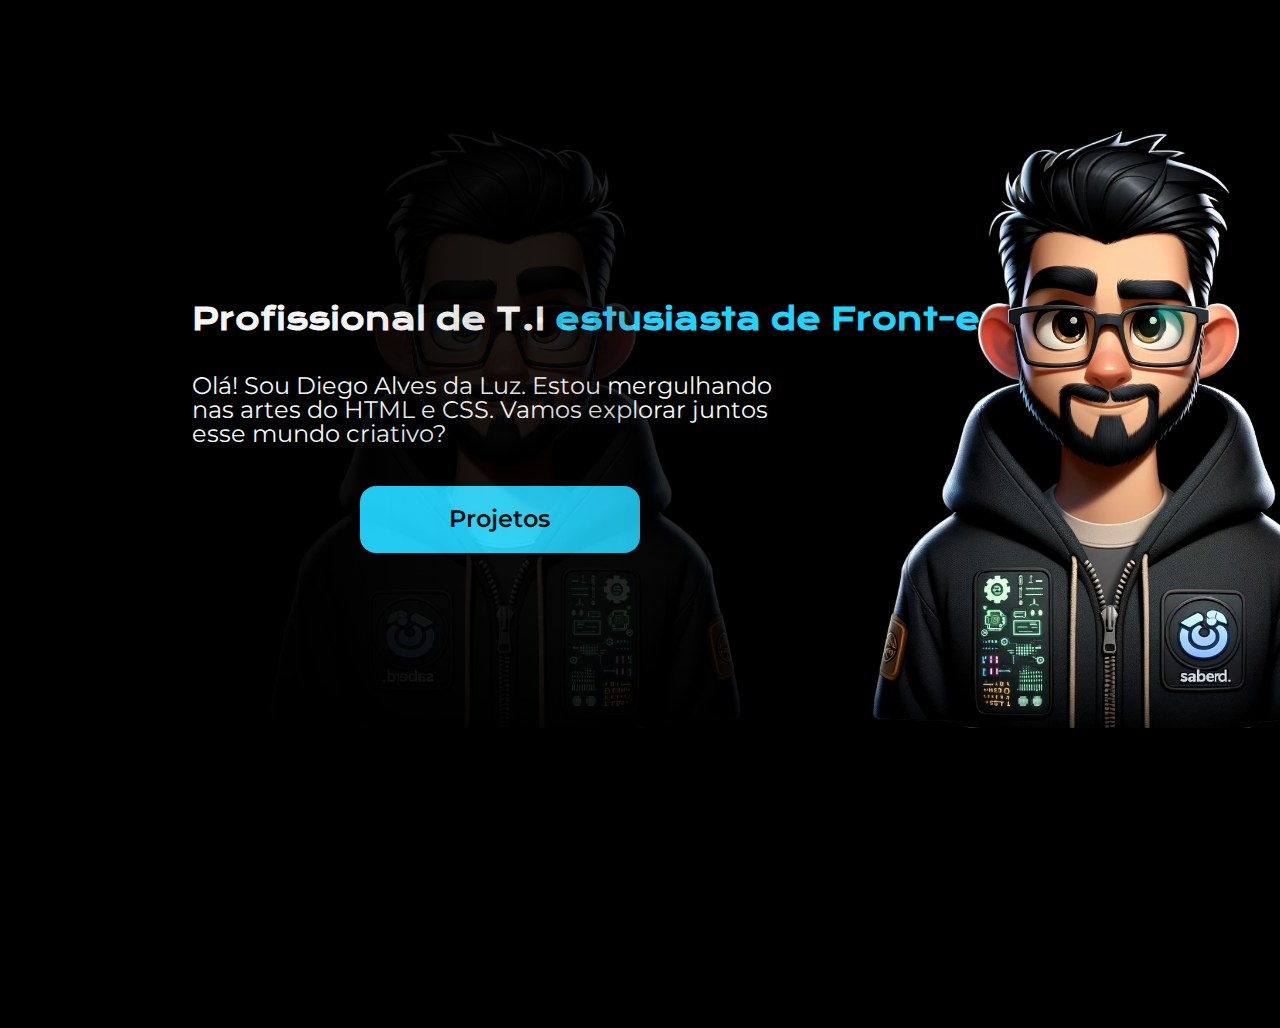
==== index.html @ 59d424fa "Adicionando projetos" ====
<!DOCTYPE html>
<html lang="pt-BR">
<head>
    <meta charset="UTF-8">
    <meta name="viewport" content="width=], initial-scale=1.0">
    <title>Portfolio</title>
    <link rel="stylesheet" href="styles.css">
    <link rel="stylesheet" href="reset.css">
</head>
<body>
    <!--Menu(cabeçalho)  -->
    <header></header>
    <!-- Conteudo Principal -->
    <main class="apresentacao">
        <!-- Enfilernando elementos -->
        <section class="apresentacao_conteudo">
            <h1 class="descricao_geral">Profissional de T.I <strong class="titulo_destaque">estusiasta de Front-end!</strong></h1>
            <p class="descricao_pessoal">Olá! Sou Diego Alves da Luz. Estou mergulhando nas artes do HTML e CSS. Vamos explorar juntos esse mundo criativo?</p>
             <!-- Criando uma div para caso unico -->
            <div class="apresentacao_links">
            <!--Link  -->
            <a class="apresenta_links" href="projetos.html" target="_blank">Projetos</a>
            </div>
        </section>  
        <!--Foto  -->
            <img class="foto_pessoal" src="./imagem.png" alt="Foto Diego Alves da Luz"> 
    </main>
    <!-- Rodape da pagina -->
    <footer></footer>
</body>
</html>
---- styles.css ----
/* Importação das fontes "Krona One" para títulos e "Montserrat" para descrições, disponibilizadas pelo Google Fonts. */
@import url('https://fonts.googleapis.com/css2?family=Krona+One&family=Montserrat:ital,wght@0,100..900;1,100..900&display=swap');

/* Estilização geral do corpo do documento: 
- Define a altura total da página para ocupar a viewport completa (100vh).
- Aplica o modelo de caixa para que paddings e bordas sejam incluídos na largura e altura dos elementos (box-sizing: border-box).
- Estabelece um fundo preto (#000) e um esquema de cores de texto em cinza claro (#F6F6F6) para contrastar com o fundo. */
body{
    height: 100vh;
    box-sizing: border-box;
    background-color: #000;  
    color: #F6F6F6; 
}

/* Estilos para a classe .apresentacao, que define a seção principal da página: 
- Margens configuradas para centralizar o conteúdo na página.
- Utiliza display flex para um layout flexível dos itens internos.
- Alinha os itens ao centro verticalmente e distribui o espaço entre eles horizontalmente. */
.apresentacao{
    margin: 10% 15%;
    display: flex;
    align-items: center;
    justify-content: space-between;
}

/* Estilizações para a descrição geral da página, especificando:
- O tamanho da fonte (36px) para destacar a importância do texto.
- A família da fonte "Krona One", proporcionando um aspecto distintivo para títulos ou cabeçalhos.
- Cor do texto em cinza claro (#f6f6f6) para manter a consistência com o esquema de cores.
- White-space - Não limita o espaço da linha */
.descricao_geral{
    font-size: 30px;
    font-family: "Krona One", sans-serif;
    color: #f6f6f6;
    white-space: nowrap;
    text-overflow: ellipsis;
}

/* Estilos para destacar o título, aplicando uma cor azul claro (#22D4FD) para chamar atenção. */
.titulo_destaque{
    color: #22D4FD;
}

/* Define o estilo para descrições pessoais:
- Tamanho da fonte menor (24px) para criar uma hierarquia visual em relação ao título.
- Fonte "Montserrat", sugerindo uma abordagem mais suave e acessível.
- Mantém a cor do texto em cinza claro para consistência. */
.descricao_pessoal{
    font-size: 24px;
    font-family: "Montserrat", sans-serif;
}

/* Configurações para o conteúdo da apresentação, limitando a largura a 615px para garantir uma leitura confortável. */
.apresentacao_conteudo{
    width: 615px;
    display: flex;
    flex-direction: column;
    gap: 40px;
}
/* Aplica um reflexo à esquerda do elemento, com gradiente que vai de transparente a preto com 20% de opacidade. */
/*  https://www.instagram.com/coding_dev_/ */
.foto_pessoal{
/*     width: 50vw; 
/*     height: auto; 
    -webkit-box-reflect: left 0 linear-gradient(to left, transparent, rgba(0, 0, 0, 0.2)); */
    width: 600px;
    height: 600px;
    object-fit: cover;
    border-radius: 8px; /* bordas arredondadas */
    box-shadow: 0 2px 4px rgba(0,0,0,0.1); /* sombra suave */
    transition: transform 0.3s ease; /* animação suave */
    -webkit-box-reflect: left 0 linear-gradient(to left, transparent, rgba(0, 0, 0, 0.2));

}
/* Estilos para a seção de links da apresentação, utilizando novamente um layout flexível para espaçamento equitativo entre os links. */
.apresentacao_links{
    display: flex;
    justify-content: space-between;
    align-self: center;
}

/* Estilização dos links individuais:
- Cor de fundo azul claro (#22D4FD) para destacá-los.
- Largura fixa (280px) e alinhamento de texto centralizado para uma apresentação uniforme.
- Bordas arredondadas (16px) para um visual mais moderno e amigável.
- Tamanho da fonte (24px) e peso da fonte (600) para legibilidade e ênfase.
- Padding vertical para aumentar a área de clique.
- A fonte "Montserrat" é usada para manter a consistência com outros textos descritivos.
- O texto é apresentado em preto (#000) para contraste com o fundo azul. */
.apresenta_links{
    background-color: #22D4FD;
    width: 280px;
    text-align: center;
    border-radius: 16px;
    font-size: 24px;
    font-weight: 600;
    padding: 21.5px 0;
    text-decoration: none;
    color: #000;
    font-family: "Montserrat", sans-serif;
}
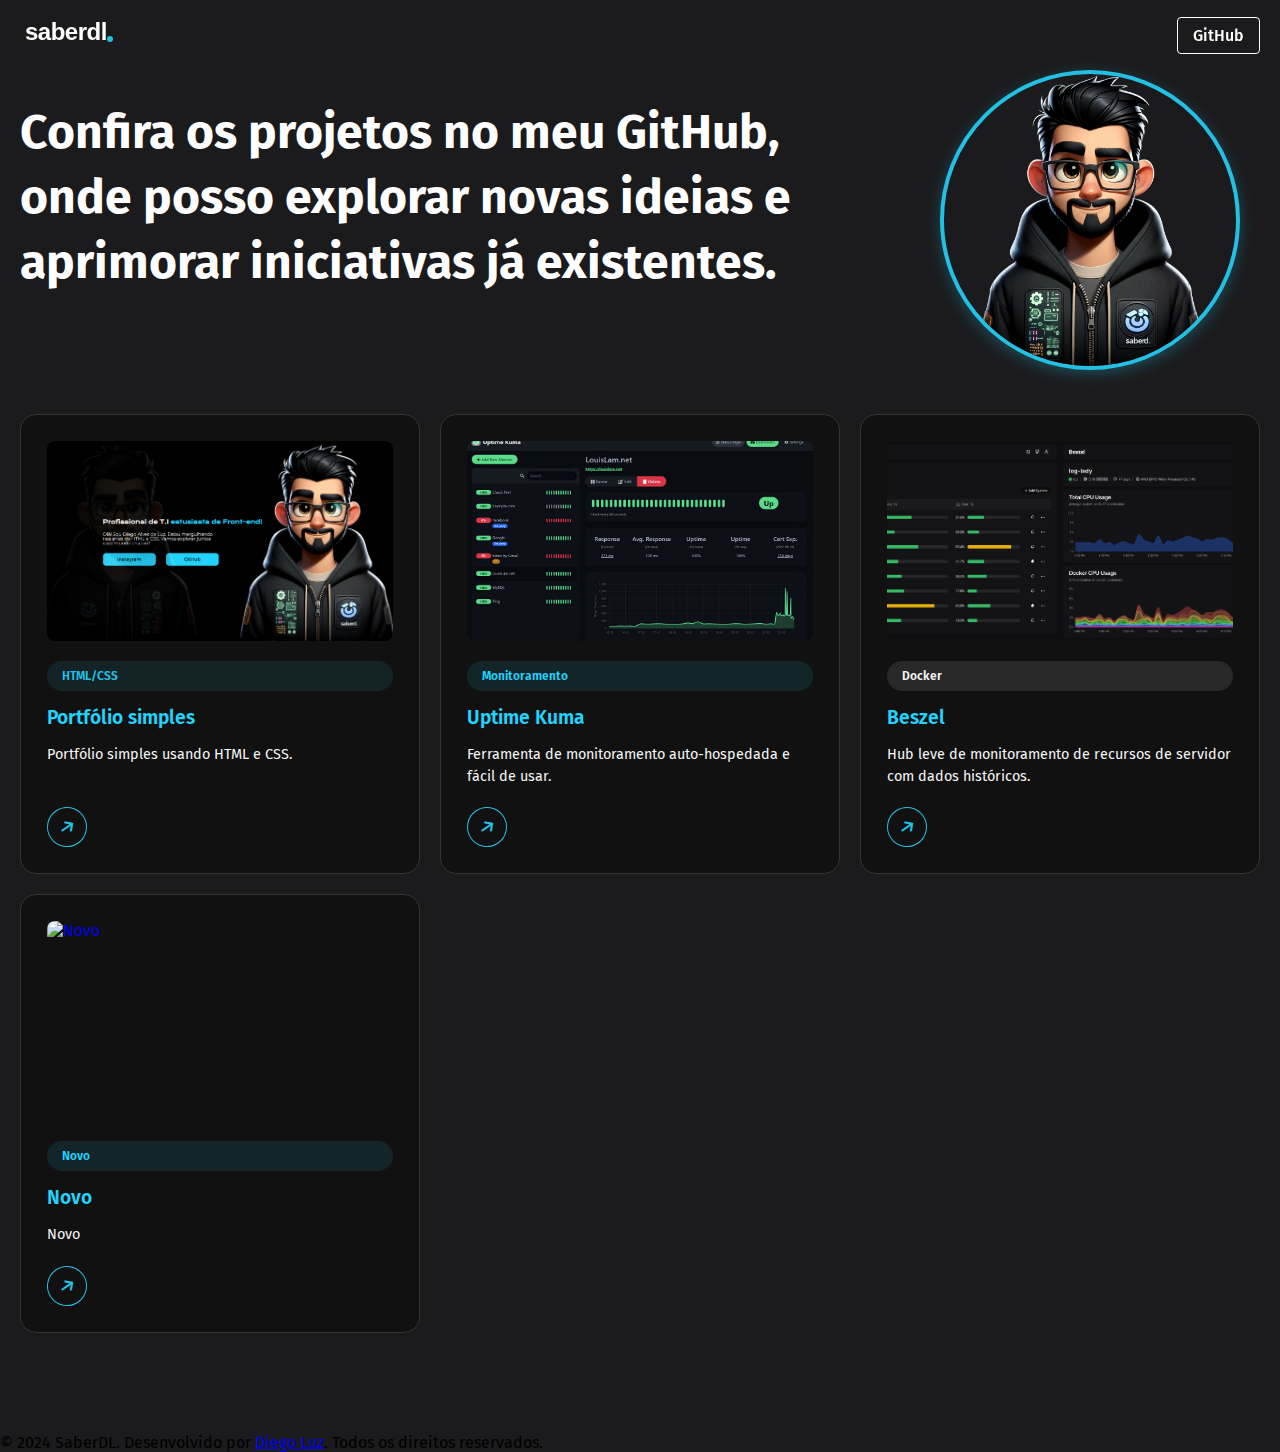
==== commit 938625d1: "Adicionando projetos" ====
--- a/index.html
+++ b/index.html
@@ -1,31 +1,111 @@
-<!DOCTYPE html>
-<html lang="pt-BR">
-<head>
-    <meta charset="UTF-8">
-    <meta name="viewport" content="width=], initial-scale=1.0">
-    <title>Portfolio</title>
-    <link rel="stylesheet" href="styles.css">
-    <link rel="stylesheet" href="reset.css">
-</head>
-<body>
-    <!--Menu(cabeçalho)  -->
-    <header></header>
-    <!-- Conteudo Principal -->
-    <main class="apresentacao">
-        <!-- Enfilernando elementos -->
-        <section class="apresentacao_conteudo">
-            <h1 class="descricao_geral">Profissional de T.I <strong class="titulo_destaque">estusiasta de Front-end!</strong></h1>
-            <p class="descricao_pessoal">Olá! Sou Diego Alves da Luz. Estou mergulhando nas artes do HTML e CSS. Vamos explorar juntos esse mundo criativo?</p>
-             <!-- Criando uma div para caso unico -->
-            <div class="apresentacao_links">
-            <!--Link  -->
-            <a class="apresenta_links" href="projetos.html" target="_blank">Projetos</a>
-            </div>
-        </section>  
-        <!--Foto  -->
-            <img class="foto_pessoal" src="./imagem.png" alt="Foto Diego Alves da Luz"> 
-    </main>
-    <!-- Rodape da pagina -->
-    <footer></footer>
-</body>
+<!DOCTYPE html>
+<html lang="en">
+<head>
+    <meta charset="UTF-8">
+    <meta name="viewport" content="width=device-width, initial-scale=1.0">
+    <title>SaberDL | Projetos</title>
+    <link rel="stylesheet" href="style.css">
+    <!-- Google Icons Link -->
+    <link rel="stylesheet" href="https://fonts.googleapis.com/css2?family=Material+Symbols+Outlined:opsz,wght,FILL,GRAD@48,400,0,0">
+    <!-- Font Awesome para os ícones -->
+    <link rel="stylesheet" href="https://cdnjs.cloudflare.com/ajax/libs/font-awesome/6.4.2/css/all.min.css">
+</head>
+<body>
+    <header>
+        <nav class="navbar">
+            <a href="#" class="logo">
+                <img src="images/logo.svg" alt="SaberDL Logo">
+            </a>
+            <ul class="menu-links">
+                <li class="join-btn"><a href="https://github.com/diego-luz/">GitHub</a></li>
+                <span id="close-menu-btn" class="material-symbols-outlined">close</span>
+            </ul>
+            <span id="hamburger-btn" class="material-symbols-outlined">menu</span>
+        </nav>
+    </header>
+
+    <section class="hero-section">
+        <div class="content">
+            <h1>Confira os projetos no meu GitHub, onde posso explorar novas ideias e aprimorar iniciativas já existentes.</h1>
+            
+            <!-- Foto Perfil -->
+            <div class="profile-container">
+                <img class="foto_pessoal" src="images/imagem.png" alt="Foto Diego Alves da Luz">
+            </div>
+
+            <!-- Container dos Cards -->
+            <div class="card-container">
+                <!-- Card 1 -->
+                <a href="https://github.com/diego-luz/portfolio_simples" class="card-item">
+                    <div class="img-container">
+                        <img src="images/projetos/portfolio.png" alt="Portfólio Simples">
+                    </div>
+                    <span class="developer">HTML/CSS</span>
+                    <h3>Portfólio simples</h3>
+                    <p>Portfólio simples usando HTML e CSS.</p>
+                    <div class="arrow">
+                        <i class="fas fa-arrow-right card-icon"></i>
+                    </div>
+                </a>
+
+                <!-- Card 2 -->
+                <a href="https://github.com/diego-luz" class="card-item">
+                    <div class="img-container">
+                        <img src="images/projetos/uptime_kuma.jpg" alt="Uptime Kuma">
+                    </div>
+                    <span class="designer">Monitoramento</span>
+                    <h3>Uptime Kuma</h3>
+                    <p>Ferramenta de monitoramento auto-hospedada e fácil de usar.</p>
+                    <div class="arrow">
+                        <i class="fas fa-arrow-right card-icon"></i>
+                    </div>
+                </a>
+
+                <!-- Card 3 -->
+                <a href="#" class="card-item">
+                    <div class="img-container">
+                        <img src="/images/projetos/beszel.png" alt="Beszel">
+                    </div>
+                    <span class="editor">Docker</span>
+                    <h3>Beszel</h3>
+                    <p>Hub leve de monitoramento de recursos de servidor com dados históricos.</p>
+                    <div class="arrow">
+                        <i class="fas fa-arrow-right card-icon"></i>
+                    </div>
+                </a>
+                 <!-- Card 4 -->
+                <a href="https://github.com/diego-luz" class="card-item">
+                    <div class="img-container">
+                        <img src="images/projetos/" alt="Novo">
+                    </div>
+                    <span class="designer">Novo</span>
+                    <h3>Novo</h3>
+                    <p>Novo</p>
+                    <div class="arrow">
+                        <i class="fas fa-arrow-right card-icon"></i>
+                    </div>
+                </a>
+                 <!-- Novo Card  --> 
+                
+
+                
+            </div>
+        </div>
+    </section>
+    <footer class="footer">
+        <p class="copyright">© 2024 SaberDL. Desenvolvido por <a href="https://github.com/diego-luz" target="_blank">Diego Luz</a>. Todos os direitos reservados.</p>
+    </footer>
+
+    <script>
+        const header = document.querySelector("header");
+        const hamburgerBtn = document.querySelector("#hamburger-btn");
+        const closeMenuBtn = document.querySelector("#close-menu-btn");
+        
+        // Toggle mobile menu on hamburger button click
+        hamburgerBtn.addEventListener("click", () => header.classList.toggle("show-mobile-menu"));
+        
+        // Close mobile menu on close button click
+        closeMenuBtn.addEventListener("click", () => hamburgerBtn.click());
+    </script>
+</body>
 </html>--- a/style.css
+++ b/style.css
@@ -0,0 +1,286 @@
+/* Importing Google font - Fira Sans */
+@import url('https://fonts.googleapis.com/css2?family=Fira+Sans:wght@300;400;500;600;700&display=swap');
+
+* {
+    margin: 0;
+    padding: 0;
+    box-sizing: border-box;
+    font-family: 'Fira Sans', sans-serif;
+}
+
+body {
+    background: #1B1B1D;
+}
+
+/* Header styles */
+header {
+    position: fixed;
+    left: 0;
+    top: 0;
+    width: 100%;
+    z-index: 1;
+    padding: 20px;
+}
+
+header .navbar {
+    max-width: 1280px;
+    margin: 0 auto;
+    display: flex;
+    align-items: center;
+    justify-content: space-between;
+}
+
+.navbar .menu-links {
+    display: flex;
+    align-items: center;
+    list-style: none;
+    gap: 30px;
+}
+
+.navbar .menu-links li a {
+    color: #fff;
+    font-weight: 500;
+    text-decoration: none;
+    transition: 0.2s ease;
+}
+
+.navbar .menu-links li a:hover {
+    color: #23C0E4;
+}
+
+.navbar .menu-links .join-btn a {
+    border: 1px solid #fff;
+    padding: 8px 15px;
+    border-radius: 4px;
+}
+
+.navbar .menu-links .join-btn a:hover {
+    color: #fff;
+    border-color: transparent;
+    background: #23C0E4;
+}
+
+/* Hero section */
+.hero-section {
+    min-height: 100vh;
+    background-position: center;
+    background-size: cover;
+    position: relative;
+    padding: 100px 20px;
+}
+
+.hero-section .content {
+    max-width: 1280px;
+    margin: 0 auto;
+    width: 100%;
+}
+
+.hero-section .content h1 {
+    color: #fff;
+    font-size: 3rem;
+    max-width: 800px;
+    line-height: 65px;
+    margin-bottom: 50px;
+}
+
+/* Profile image */
+.profile-container {
+    text-align: right;
+    margin: -275px 0 20px 0; /* Margem negativa para subir a imagem */
+    padding-right: 20px; /* Espaço da direita */
+}
+
+.foto_pessoal {
+    width: 300px;
+    height: 300px;
+    border-radius: 50%;
+    object-fit: cover;
+    border: 4px solid #23C0E4;
+    box-shadow: 0 4px 15px rgba(35, 192, 228, 0.3);
+}
+
+/* Cards Container */
+.card-container {
+    display: grid;
+    grid-template-columns: repeat(auto-fill, minmax(300px, 1fr));
+    gap: 20px;
+    margin-top: 40px;
+}
+
+/* Card Item */
+.card-item {
+    background: #111;
+    padding: 26px;
+    border-radius: 16px;
+    border: 1px solid #333;
+    text-decoration: none;
+    transition: transform 0.3s ease, box-shadow 0.3s ease;
+    display: flex;
+    flex-direction: column;
+}
+
+.card-item:hover {
+    transform: translateY(-5px);
+    box-shadow: 0 5px 15px rgba(35, 192, 228, 0.2);
+}
+
+.card-item .img-container {
+    width: 100%;
+    height: 200px;
+    overflow: hidden;
+    border-radius: 8px;
+    margin-bottom: 20px;
+}
+
+.card-item img {
+    width: 100%;
+    height: 100%;
+    object-fit: cover;
+}
+
+.card-item span {
+    display: inline-block;
+    padding: 8px 15px;
+    font-size: 0.75rem;
+    border-radius: 50px;
+    font-weight: 600;
+    margin-bottom: 15px;
+}
+
+.card-item h3 {
+    color: #22D4FD;
+    font-size: 1.2rem;
+    margin-bottom: 15px;
+    font-weight: 600;
+}
+
+.card-item p {
+    color: #F6F6F6;
+    font-size: 0.9rem;
+    margin-bottom: 20px;
+    line-height: 1.5;
+}
+
+/* Tag variations */
+.developer {
+    background-color: rgba(35, 192, 228, 0.1);
+    color: #23C0E4;
+}
+
+.designer {
+    background-color: rgba(34, 212, 253, 0.1);
+    color: #22D4FD;
+}
+
+.editor {
+    background-color: rgba(246, 246, 246, 0.1);
+    color: #F6F6F6;
+}
+
+/* Arrow icon */
+.card-item .arrow {
+    display: flex;
+    align-items: center;
+    justify-content: center;
+    transform: rotate(-35deg);
+    height: 40px;
+    width: 40px;
+    color: #23C0E4;
+    border: 1px solid #23C0E4;
+    border-radius: 50%;
+    margin-top: auto;
+    transition: 0.2s ease;
+}
+
+.card-item:hover .arrow {
+    background: #23C0E4;
+    color: #111;
+}
+
+/* Mobile menu buttons */
+.navbar #hamburger-btn {
+    color: #fff;
+    cursor: pointer;
+    display: none;
+    font-size: 1.7rem;
+}
+
+.navbar #close-menu-btn {
+    position: absolute;
+    display: none;
+    color: #000;
+    top: 20px;
+    right: 20px;
+    cursor: pointer;
+    font-size: 1.7rem;
+}
+
+/* Responsive styles */
+@media screen and (max-width: 900px) {
+    header.show-mobile-menu::before {
+        content: "";
+        height: 100%;
+        width: 100%;
+        position: fixed;
+        left: 0;
+        top: 0;
+        backdrop-filter: blur(5px);
+    }
+
+    .navbar .menu-links {
+        height: 100vh;
+        max-width: 300px;
+        width: 100%;
+        background: #fff;
+        position: fixed;
+        left: -300px;
+        top: 0;
+        display: block;
+        padding: 75px 40px 0;
+        transition: left 0.2s ease;
+    }
+
+    header.show-mobile-menu .navbar .menu-links {
+        left: 0;
+    }
+
+    .navbar .menu-links li {
+        margin-bottom: 30px;
+    }
+
+    .navbar .menu-links li a {
+        color: #000;
+        font-size: 1.1rem;
+    }
+
+    .navbar .menu-links .join-btn a {
+        padding: 0;
+    }
+
+    .navbar .menu-links .join-btn a:hover {
+        color: #23C0E4;
+        background: none;
+    }
+
+    .navbar :is(#close-menu-btn, #hamburger-btn) {
+        display: block;
+    }
+
+    .hero-section .content h1 {
+        text-align: center;
+        font-size: 2rem;
+        line-height: 1.4;
+        margin-top: 60px;
+    }
+
+    .card-container {
+        grid-template-columns: 1fr;
+        padding: 0 10px;
+    }
+
+    .foto_pessoal {
+        width: 150px;
+        height: 150px;
+    }
+    
+}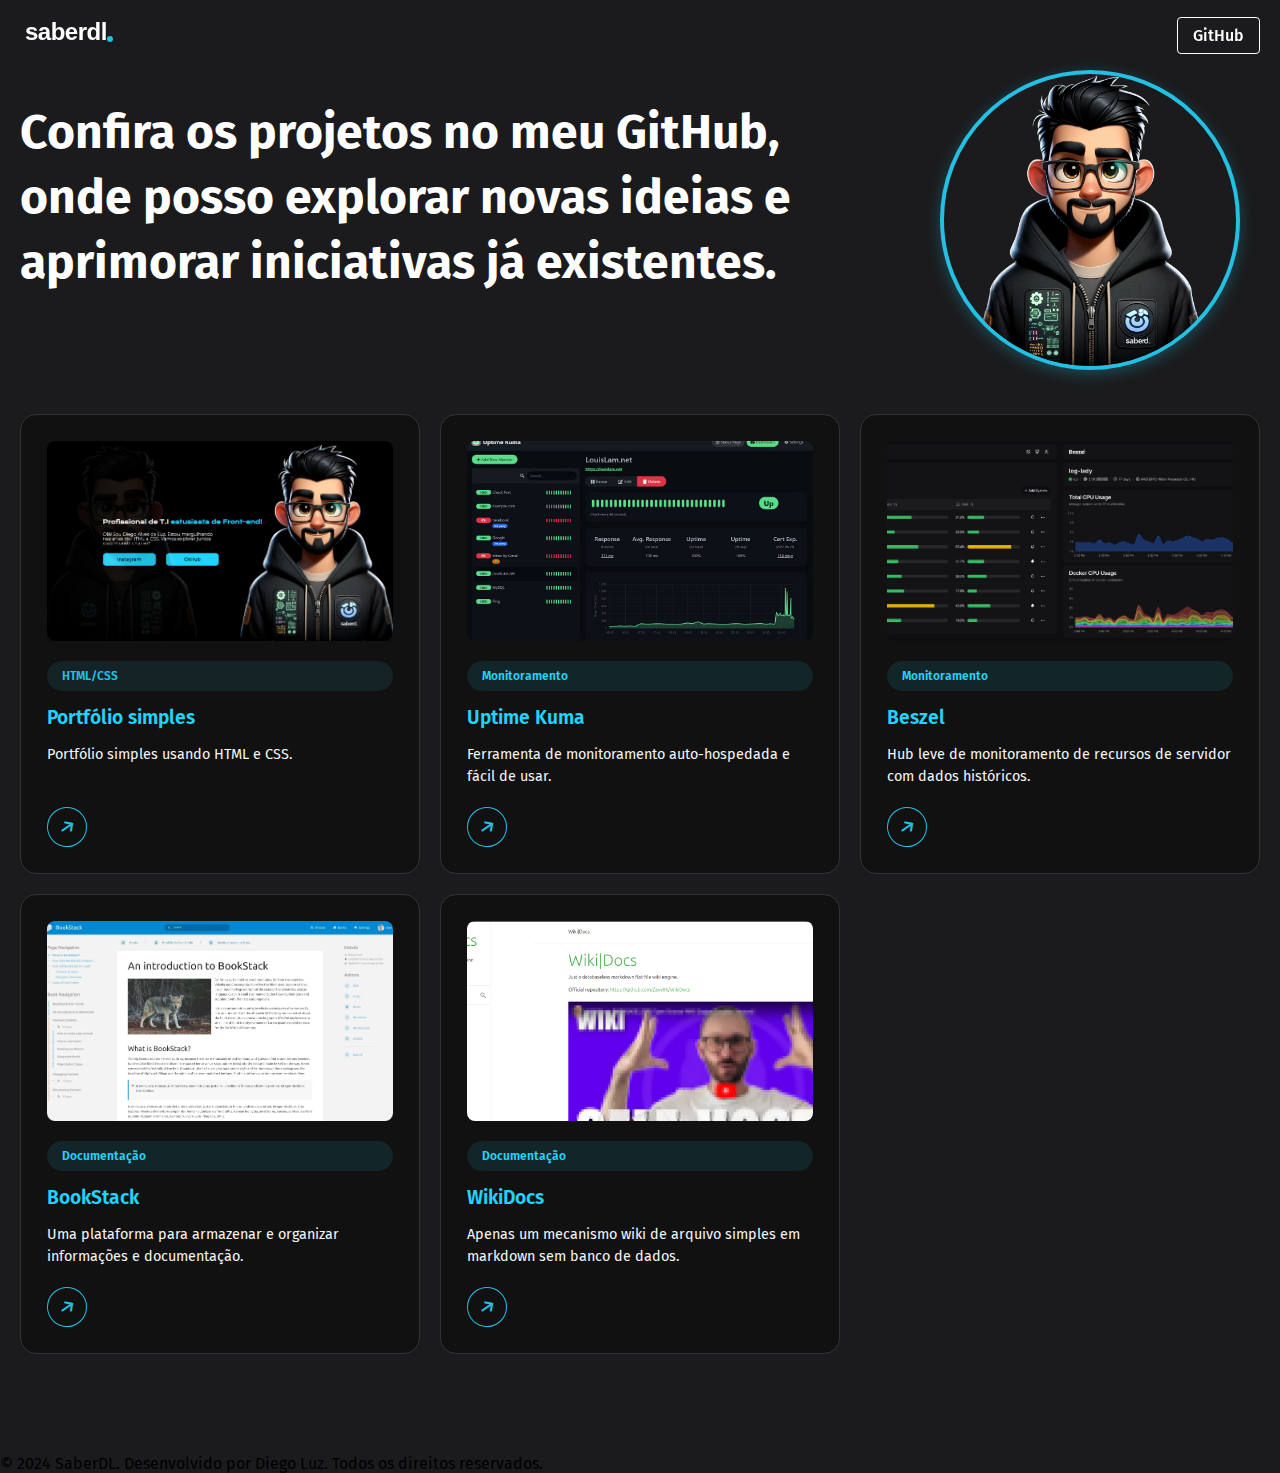
==== commit 8ccec395: "Atualizando Dockerfile e index.html, adicionando imagens do projeto" ====
--- a/index.html
+++ b/index.html
@@ -62,11 +62,11 @@
                 </a>
 
                 <!-- Card 3 -->
-                <a href="#" class="card-item">
+                <a href="https://github.com/henrygd/beszel" class="card-item">
                     <div class="img-container">
                         <img src="/images/projetos/beszel.png" alt="Beszel">
                     </div>
-                    <span class="editor">Docker</span>
+                    <span class="designer">Monitoramento</span>
                     <h3>Beszel</h3>
                     <p>Hub leve de monitoramento de recursos de servidor com dados históricos.</p>
                     <div class="arrow">
@@ -74,17 +74,29 @@
                     </div>
                 </a>
                  <!-- Card 4 -->
-                <a href="https://github.com/diego-luz" class="card-item">
+                <a href="https://github.com/BookStackApp/BookStack" class="card-item">
                     <div class="img-container">
-                        <img src="images/projetos/" alt="Novo">
+                        <img src="images/projetos/BookStack.jpg" alt="Novo">
                     </div>
-                    <span class="designer">Novo</span>
-                    <h3>Novo</h3>
-                    <p>Novo</p>
+                    <span class="designer">Documentação</span>
+                    <h3>BookStack</h3>
+                    <p>Uma plataforma para armazenar e organizar informações e documentação. </p>
                     <div class="arrow">
                         <i class="fas fa-arrow-right card-icon"></i>
                     </div>
                 </a>
+                 <!-- Card 5 -->
+                 <a href="https://github.com/Zavy86/WikiDocs" class="card-item">
+                    <div class="img-container">
+                        <img src="images/projetos/WikiDocs.png" alt="Novo">
+                    </div>
+                    <span class="designer">Documentação</span>
+                    <h3>WikiDocs</h3>
+                    <p>Apenas um mecanismo wiki de arquivo simples em markdown sem banco de dados.</p>
+                    <div class="arrow">
+                        <i class="fas fa-arrow-right card-icon"></i>
+                    </div>
+                </a>                
                  <!-- Novo Card  --> 
                 
 
@@ -93,7 +105,7 @@
         </div>
     </section>
     <footer class="footer">
-        <p class="copyright">© 2024 SaberDL. Desenvolvido por <a href="https://github.com/diego-luz" target="_blank">Diego Luz</a>. Todos os direitos reservados.</p>
+        <p class="copyright">© 2024 SaberDL. Desenvolvido por Diego Luz</a>. Todos os direitos reservados.</p>
     </footer>
 
     <script>
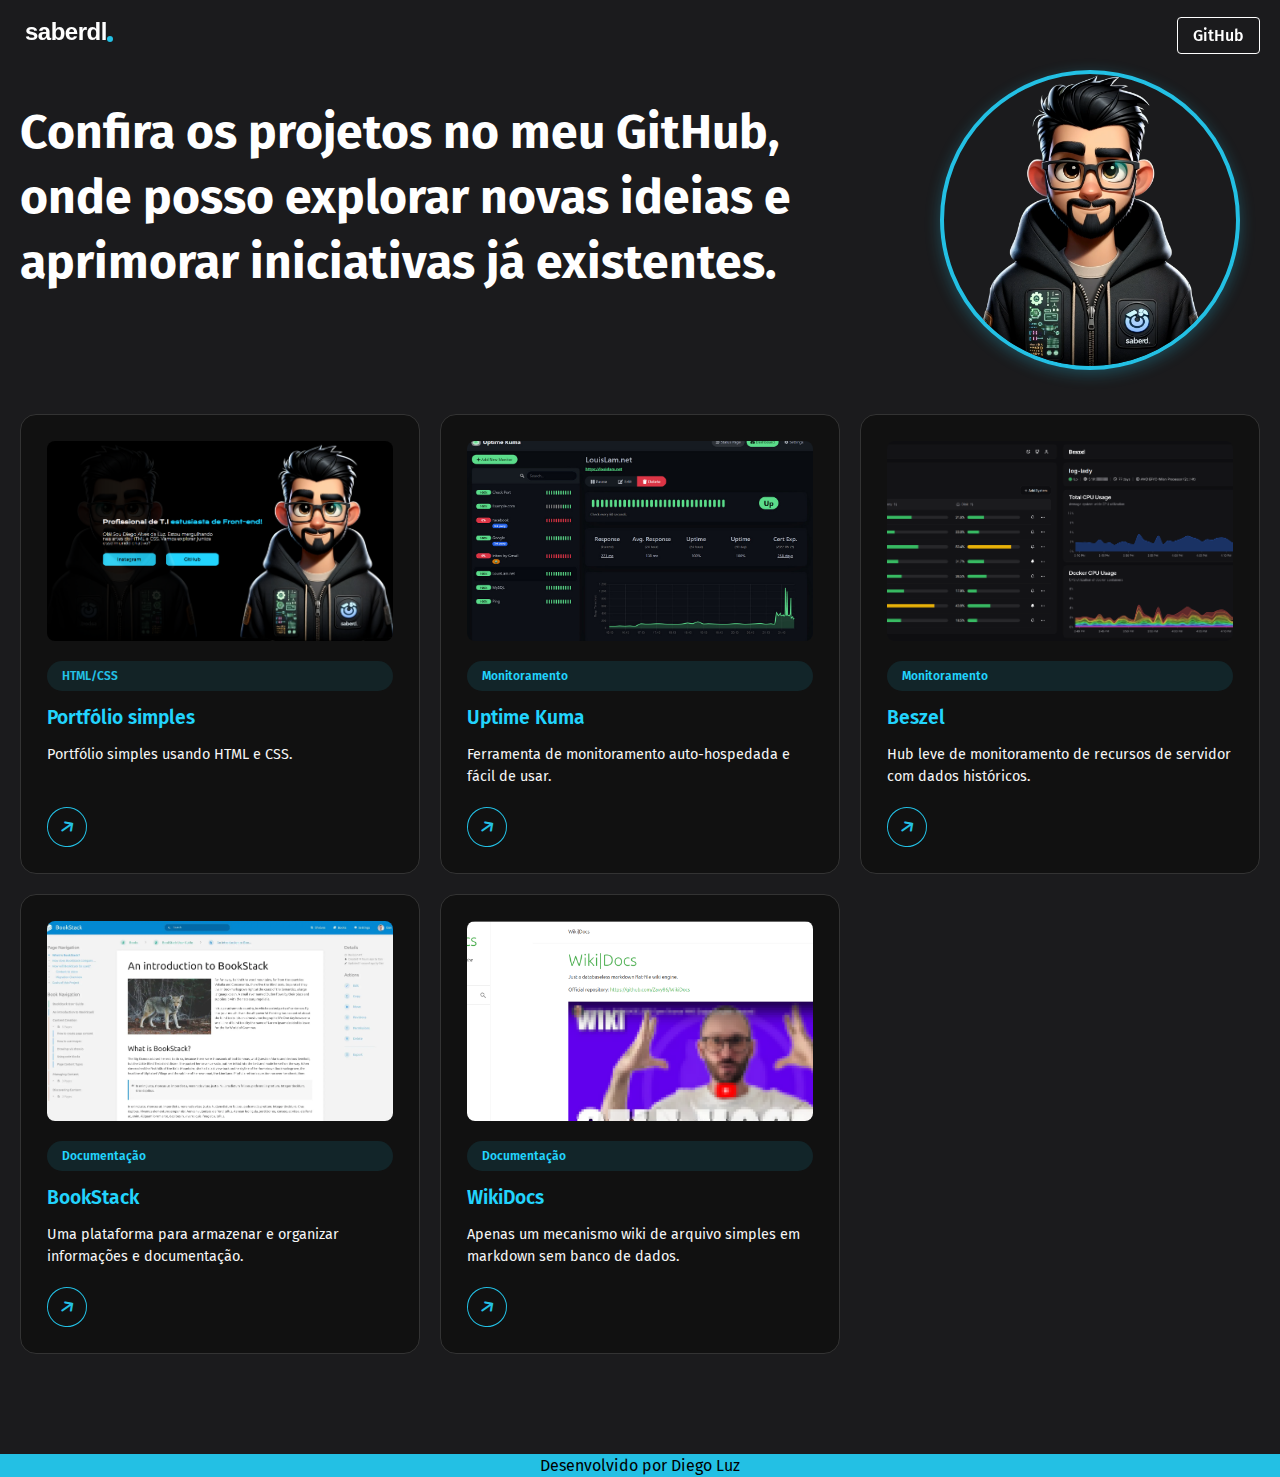
==== commit 34aa9552: "Ajustando arquivos" ====
--- a/index.html
+++ b/index.html
@@ -104,8 +104,9 @@
             </div>
         </div>
     </section>
-    <footer class="footer">
-        <p class="copyright">© 2024 SaberDL. Desenvolvido por Diego Luz</a>. Todos os direitos reservados.</p>
+
+    <footer style="text-align: center; padding: 02px; background-color: #23C0E4;">
+        <p>Desenvolvido por Diego Luz</p>
     </footer>
 
     <script>
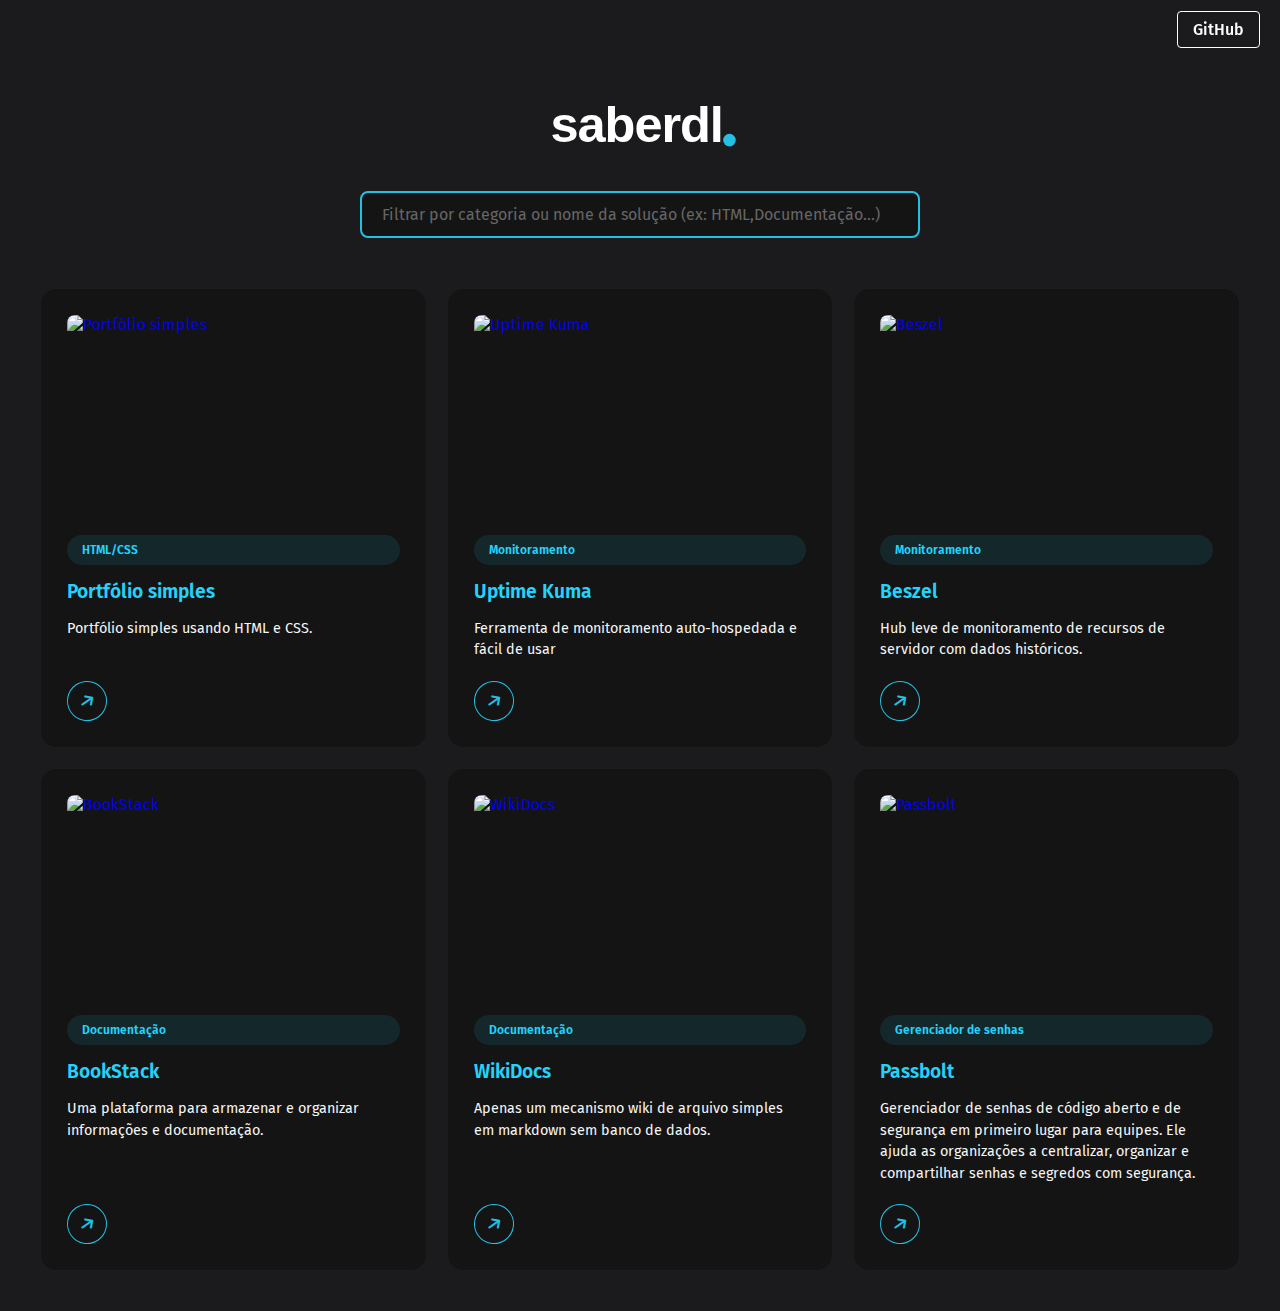
==== commit ef85d679: "Atualizando HTML e CSS" ====
--- a/index.html
+++ b/index.html
@@ -1,21 +1,20 @@
 <!DOCTYPE html>
-<html lang="en">
+<html lang="pt-BR">
+
 <head>
     <meta charset="UTF-8">
     <meta name="viewport" content="width=device-width, initial-scale=1.0">
     <title>SaberDL | Projetos</title>
+    <link rel="icon" type="image/png" href="/images/favicon.ico">
     <link rel="stylesheet" href="style.css">
-    <!-- Google Icons Link -->
-    <link rel="stylesheet" href="https://fonts.googleapis.com/css2?family=Material+Symbols+Outlined:opsz,wght,FILL,GRAD@48,400,0,0">
-    <!-- Font Awesome para os ícones -->
+    <link rel="stylesheet"
+        href="https://fonts.googleapis.com/css2?family=Material+Symbols+Outlined:opsz,wght,FILL,GRAD@48,400,0,0">
     <link rel="stylesheet" href="https://cdnjs.cloudflare.com/ajax/libs/font-awesome/6.4.2/css/all.min.css">
 </head>
+
 <body>
     <header>
         <nav class="navbar">
-            <a href="#" class="logo">
-                <img src="images/logo.svg" alt="SaberDL Logo">
-            </a>
             <ul class="menu-links">
                 <li class="join-btn"><a href="https://github.com/diego-luz/">GitHub</a></li>
                 <span id="close-menu-btn" class="material-symbols-outlined">close</span>
@@ -26,22 +25,25 @@
 
     <section class="hero-section">
         <div class="content">
-            <h1>Confira os projetos no meu GitHub, onde posso explorar novas ideias e aprimorar iniciativas já existentes.</h1>
-            
-            <!-- Foto Perfil -->
-            <div class="profile-container">
-                <img class="foto_pessoal" src="images/imagem.png" alt="Foto Diego Alves da Luz">
+            <!-- Logo principal -->
+            <div class="main-logo">
+                <img src="images/logo.svg" alt="SaberDL Logo">
             </div>
 
-            <!-- Container dos Cards -->
+            <!-- Barra de pesquisa -->
+            <div class="search-container">
+                <input type="text" class="search-input"
+                    placeholder="Filtrar por categoria ou nome da solução (ex: HTML,Documentação...)" id="searchInput">
+            </div>
             <div class="card-container">
                 <!-- Card 1 -->
                 <a href="https://github.com/diego-luz/portfolio_simples" class="card-item">
                     <div class="img-container">
-                        <img src="images/projetos/portfolio.png" alt="Portfólio Simples">
+                        <img src="https://private-user-images.githubusercontent.com/161847415/380471711-d39a69d7-e254-412d-93a9-42d9ea8b8bdb.png?jwt=eyJhbGciOiJIUzI1NiIsInR5cCI6IkpXVCJ9.[base64].1NSG8-Oo8DFV0k97g3jllLPUoyy4vvjJ1Ye6mqFwymE"
+                            alt=" Portfólio simples ">
                     </div>
-                    <span class="developer">HTML/CSS</span>
-                    <h3>Portfólio simples</h3>
+                    <span class="designer">HTML/CSS</span>
+                    <h3> Portfólio simples </h3>
                     <p>Portfólio simples usando HTML e CSS.</p>
                     <div class="arrow">
                         <i class="fas fa-arrow-right card-icon"></i>
@@ -49,13 +51,14 @@
                 </a>
 
                 <!-- Card 2 -->
-                <a href="https://github.com/diego-luz" class="card-item">
+                <a href="https://github.com/louislam/uptime-kuma" class="card-item">
                     <div class="img-container">
-                        <img src="images/projetos/uptime_kuma.jpg" alt="Uptime Kuma">
+                        <img src="https://user-images.githubusercontent.com/1336778/212262296-e6205815-ad62-488c-83ec-a5b0d0689f7c.jpg"
+                            alt="Uptime Kuma">
                     </div>
                     <span class="designer">Monitoramento</span>
                     <h3>Uptime Kuma</h3>
-                    <p>Ferramenta de monitoramento auto-hospedada e fácil de usar.</p>
+                    <p>Ferramenta de monitoramento auto-hospedada e fácil de usar</p>
                     <div class="arrow">
                         <i class="fas fa-arrow-right card-icon"></i>
                     </div>
@@ -64,7 +67,8 @@
                 <!-- Card 3 -->
                 <a href="https://github.com/henrygd/beszel" class="card-item">
                     <div class="img-container">
-                        <img src="/images/projetos/beszel.png" alt="Beszel">
+                        <img src="https://camo.githubusercontent.com/49a777d47b027b633444519e4d9f62b1327e3155e511760b8029124c7ff03d91/68747470733a2f2f68656e727967642d6173736574732e622d63646e2e6e65742f6265737a656c2f73637265656e73686f742e706e67"
+                            alt="Beszel">
                     </div>
                     <span class="designer">Monitoramento</span>
                     <h3>Beszel</h3>
@@ -73,22 +77,25 @@
                         <i class="fas fa-arrow-right card-icon"></i>
                     </div>
                 </a>
-                 <!-- Card 4 -->
+
+                <!-- Card 4 -->
                 <a href="https://github.com/BookStackApp/BookStack" class="card-item">
                     <div class="img-container">
-                        <img src="images/projetos/BookStack.jpg" alt="Novo">
+                        <img src="https://www.bookstackapp.com/images/bookstack-hero-screenshot.webp" alt="BookStack">
                     </div>
                     <span class="designer">Documentação</span>
                     <h3>BookStack</h3>
-                    <p>Uma plataforma para armazenar e organizar informações e documentação. </p>
+                    <p>Uma plataforma para armazenar e organizar informações e documentação.</p>
                     <div class="arrow">
                         <i class="fas fa-arrow-right card-icon"></i>
                     </div>
                 </a>
-                 <!-- Card 5 -->
-                 <a href="https://github.com/Zavy86/WikiDocs" class="card-item">
+
+                <!-- Card 5 -->
+                <a href="https://github.com/Zavy86/WikiDocs" class="card-item">
                     <div class="img-container">
-                        <img src="images/projetos/WikiDocs.png" alt="Novo">
+                        <img src="https://camo.githubusercontent.com/089ecec467db489ea60b1fddfbca57eace8f00dcd137f694f4250f109f5a9bd6/68747470733a2f2f77696b69646f63732e69742f64617461736574732f646f63756d656e74732f686f6d65706167652f636f7665722d736964652d70726f6a6563742d77696b69646f63732d796f75747562652e6a7067"
+                            alt="WikiDocs">
                     </div>
                     <span class="designer">Documentação</span>
                     <h3>WikiDocs</h3>
@@ -96,29 +103,52 @@
                     <div class="arrow">
                         <i class="fas fa-arrow-right card-icon"></i>
                     </div>
-                </a>                
-                 <!-- Novo Card  --> 
+                </a>
+
+                <!-- Card 6 -->
+                <a href="https://github.com/passbolt/passbolt_api" class="card-item">
+                    <div class="img-container">
+                        <img src="https://www.passbolt.com/_next/image?url=%2Fimages%2Fhome%2Fhero.png&w=1920&q=75"
+                            alt="Passbolt">
+                    </div>
+                    <span class="designer">Gerenciador de senhas</span>
+                    <h3>Passbolt</h3>
+                    <p>Gerenciador de senhas de código aberto e de segurança em primeiro lugar para equipes. Ele ajuda
+                        as organizações a centralizar, organizar e compartilhar senhas e segredos com segurança.</p>
+                    <div class="arrow">
+                        <i class="fas fa-arrow-right card-icon"></i>
+                    </div>
+                </a>
                 
+                <script>
+                    const header = document.querySelector("header");
+                    const hamburgerBtn = document.querySelector("#hamburger-btn");
+                    const closeMenuBtn = document.querySelector("#close-menu-btn");
 
-                
-            </div>
-        </div>
-    </section>
+                    hamburgerBtn.addEventListener("click", () => header.classList.toggle("show-mobile-menu"));
+                    closeMenuBtn.addEventListener("click", () => hamburgerBtn.click());
 
-    <footer style="text-align: center; padding: 02px; background-color: #23C0E4;">
-        <p>Desenvolvido por Diego Luz</p>
-    </footer>
+                    const searchInput = document.getElementById('searchInput');
+                    const cards = document.querySelectorAll('.card-item');
 
-    <script>
-        const header = document.querySelector("header");
-        const hamburgerBtn = document.querySelector("#hamburger-btn");
-        const closeMenuBtn = document.querySelector("#close-menu-btn");
-        
-        // Toggle mobile menu on hamburger button click
-        hamburgerBtn.addEventListener("click", () => header.classList.toggle("show-mobile-menu"));
-        
-        // Close mobile menu on close button click
-        closeMenuBtn.addEventListener("click", () => hamburgerBtn.click());
-    </script>
+                    searchInput.addEventListener('input', function (e) {
+                        const searchTerm = e.target.value.toLowerCase();
+
+                        cards.forEach(card => {
+                            const category = card.querySelector('span').textContent.toLowerCase();
+                            const title = card.querySelector('h3').textContent.toLowerCase();
+                            const description = card.querySelector('p').textContent.toLowerCase();
+
+                            if (category.includes(searchTerm) ||
+                                title.includes(searchTerm) ||
+                                description.includes(searchTerm)) {
+                                card.style.display = 'flex';
+                            } else {
+                                card.style.display = 'none';
+                            }
+                        });
+                    });
+                </script>
 </body>
+
 </html>--- a/style.css
+++ b/style.css
@@ -1,4 +1,3 @@
-/* Importing Google font - Fira Sans */
 @import url('https://fonts.googleapis.com/css2?family=Fira+Sans:wght@300;400;500;600;700&display=swap');
 
 * {
@@ -12,7 +11,6 @@
     background: #1B1B1D;
 }
 
-/* Header styles */
 header {
     position: fixed;
     left: 0;
@@ -22,106 +20,110 @@
     padding: 20px;
 }
 
-header .navbar {
+.navbar {
     max-width: 1280px;
     margin: 0 auto;
     display: flex;
     align-items: center;
-    justify-content: space-between;
-}
-
-.navbar .menu-links {
+    justify-content: flex-end;
+}
+
+.menu-links {
     display: flex;
     align-items: center;
     list-style: none;
     gap: 30px;
 }
 
-.navbar .menu-links li a {
+.menu-links li a {
     color: #fff;
     font-weight: 500;
     text-decoration: none;
     transition: 0.2s ease;
 }
 
-.navbar .menu-links li a:hover {
+.menu-links li a:hover {
     color: #23C0E4;
 }
 
-.navbar .menu-links .join-btn a {
+.join-btn a {
     border: 1px solid #fff;
     padding: 8px 15px;
     border-radius: 4px;
 }
 
-.navbar .menu-links .join-btn a:hover {
+.join-btn a:hover {
     color: #fff;
     border-color: transparent;
     background: #23C0E4;
 }
 
-/* Hero section */
+/* Logo principal */
+.main-logo {
+    text-align: center;
+    margin: 80px auto 0;
+    max-width: 200px;
+}
+
+.main-logo img {
+    width: 100%;
+    height: auto;
+}
+
+/* Barra de pesquisa */
+.search-container {
+    max-width: 600px;
+    margin: 30px auto;
+    padding: 0 20px;
+}
+
+.search-input {
+    width: 100%;
+    padding: 12px 20px;
+    border-radius: 8px;
+    border: 2px solid #23C0E4;
+    background: rgba(17, 17, 17, 0.7);
+    color: #fff;
+    font-size: 1rem;
+    transition: all 0.3s ease;
+}
+
+.search-input:focus {
+    outline: none;
+    box-shadow: 0 0 10px rgba(35, 192, 228, 0.3);
+}
+
+.search-input::placeholder {
+    color: #666;
+}
+
 .hero-section {
     min-height: 100vh;
-    background-position: center;
-    background-size: cover;
-    position: relative;
-    padding: 100px 20px;
-}
-
-.hero-section .content {
+    padding: 20px;
+}
+
+.content {
     max-width: 1280px;
     margin: 0 auto;
-    width: 100%;
-}
-
-.hero-section .content h1 {
-    color: #fff;
-    font-size: 3rem;
-    max-width: 800px;
-    line-height: 65px;
-    margin-bottom: 50px;
-}
-
-/* Profile image */
-.profile-container {
-    text-align: right;
-    margin: -275px 0 20px 0; /* Margem negativa para subir a imagem */
-    padding-right: 20px; /* Espaço da direita */
-}
-
-.foto_pessoal {
-    width: 300px;
-    height: 300px;
-    border-radius: 50%;
-    object-fit: cover;
-    border: 4px solid #23C0E4;
-    box-shadow: 0 4px 15px rgba(35, 192, 228, 0.3);
-}
-
-/* Cards Container */
+}
+
+/* Grid de cards */
 .card-container {
     display: grid;
     grid-template-columns: repeat(auto-fill, minmax(300px, 1fr));
     gap: 20px;
-    margin-top: 40px;
-}
-
-/* Card Item */
+    padding: 20px;
+}
+
 .card-item {
-    background: #111;
+    background: rgba(17, 17, 17, 0.7);
     padding: 26px;
     border-radius: 16px;
-    border: 1px solid #333;
+    border: 1px solid rgba(51, 51, 51, 0.3);
     text-decoration: none;
-    transition: transform 0.3s ease, box-shadow 0.3s ease;
     display: flex;
     flex-direction: column;
-}
-
-.card-item:hover {
-    transform: translateY(-5px);
-    box-shadow: 0 5px 15px rgba(35, 192, 228, 0.2);
+    transition: background 0.3s ease;
 }
 
 .card-item .img-container {
@@ -132,7 +134,7 @@
     margin-bottom: 20px;
 }
 
-.card-item img {
+.card-item .img-container img {
     width: 100%;
     height: 100%;
     object-fit: cover;
@@ -161,7 +163,6 @@
     line-height: 1.5;
 }
 
-/* Tag variations */
 .developer {
     background-color: rgba(35, 192, 228, 0.1);
     color: #23C0E4;
@@ -177,27 +178,27 @@
     color: #F6F6F6;
 }
 
-/* Arrow icon */
 .card-item .arrow {
     display: flex;
     align-items: center;
     justify-content: center;
-    transform: rotate(-35deg);
+    transform: rotate(-35deg) translateX(0);
     height: 40px;
     width: 40px;
     color: #23C0E4;
     border: 1px solid #23C0E4;
     border-radius: 50%;
     margin-top: auto;
-    transition: 0.2s ease;
+    transition: all 0.5s cubic-bezier(0.4, 0, 0.2, 1);
 }
 
 .card-item:hover .arrow {
     background: #23C0E4;
     color: #111;
-}
-
-/* Mobile menu buttons */
+    transform: rotate(0deg) translateX(5px);
+}
+
+/* Menu mobile */
 .navbar #hamburger-btn {
     color: #fff;
     cursor: pointer;
@@ -215,8 +216,21 @@
     font-size: 1.7rem;
 }
 
-/* Responsive styles */
 @media screen and (max-width: 900px) {
+    .main-logo {
+        margin: 60px auto 0;
+        max-width: 150px;
+    }
+
+    .hero-section {
+        min-height: auto;
+        padding: 80px 20px 20px;
+    }
+
+    .search-container {
+        margin: 20px auto;
+    }
+
     header.show-mobile-menu::before {
         content: "";
         height: 100%;
@@ -266,21 +280,18 @@
         display: block;
     }
 
-    .hero-section .content h1 {
-        text-align: center;
-        font-size: 2rem;
-        line-height: 1.4;
-        margin-top: 60px;
-    }
-
     .card-container {
         grid-template-columns: 1fr;
-        padding: 0 10px;
-    }
-
-    .foto_pessoal {
-        width: 150px;
-        height: 150px;
-    }
-    
+        padding: 0 20px;
+        gap: 15px;
+    }
+
+    .card-item {
+        padding: 20px;
+    }
+
+    .card-item .img-container {
+        height: 180px;
+        margin-bottom: 15px;
+    }
 }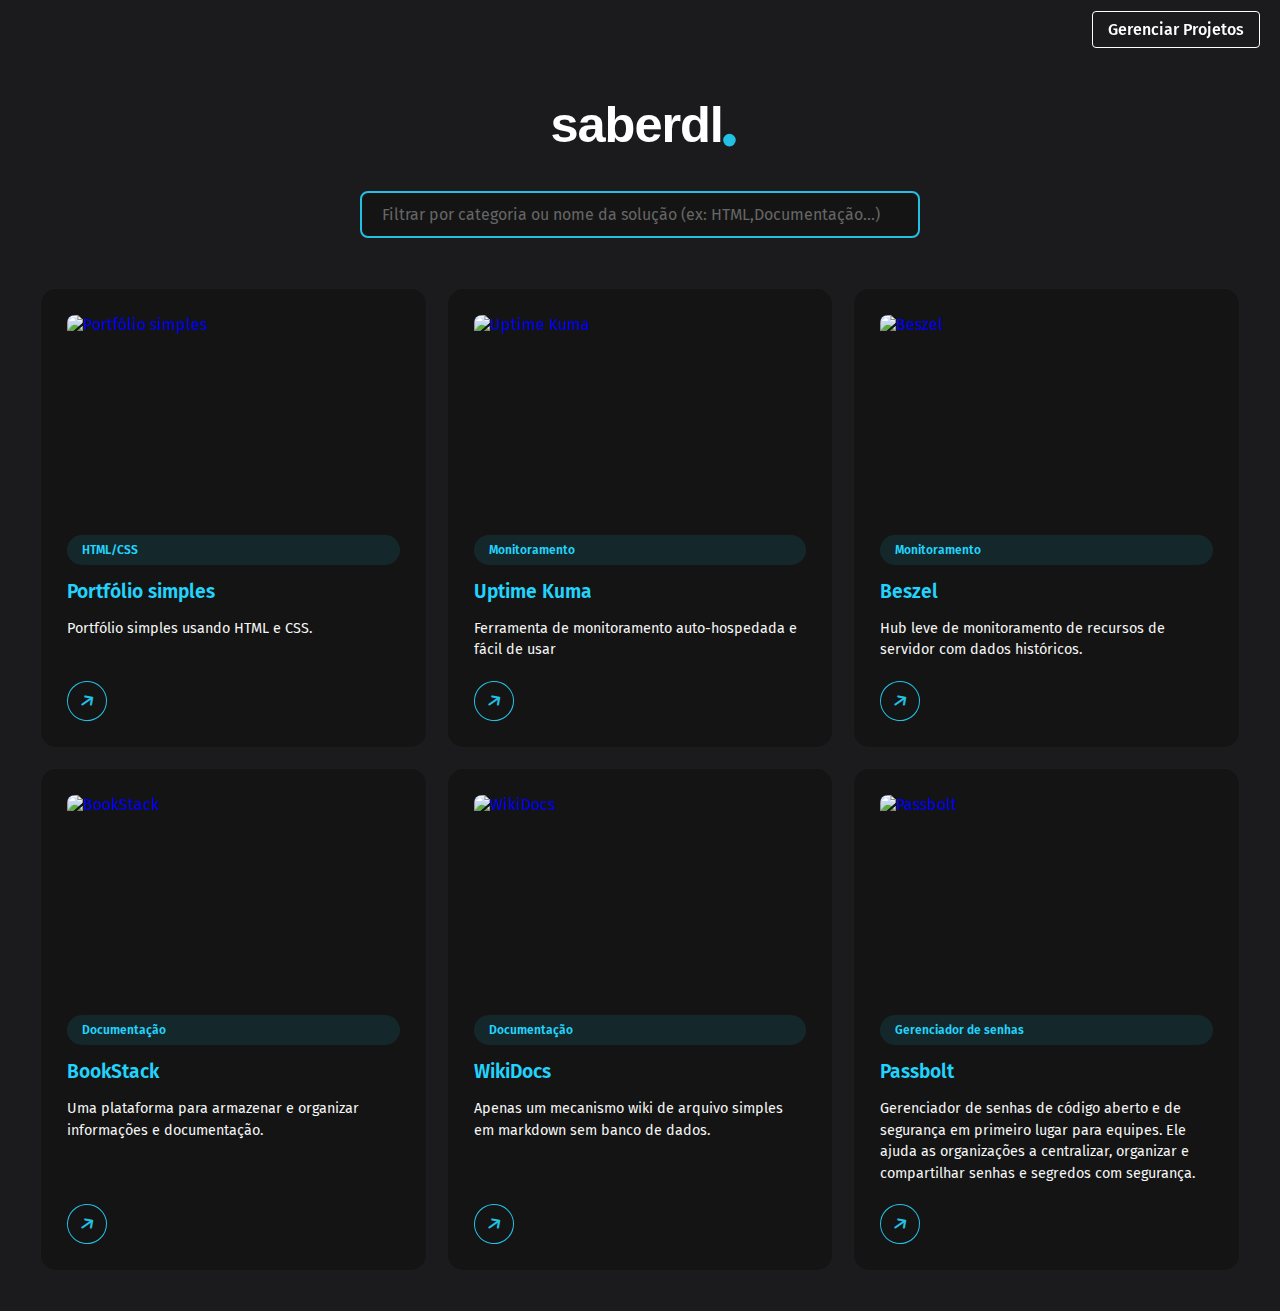
==== commit c7b2dbff: "Atualizando projeto botão Github" ====
--- a/index.html
+++ b/index.html
@@ -16,10 +16,9 @@
     <header>
         <nav class="navbar">
             <ul class="menu-links">
-                <li class="join-btn"><a href="https://github.com/diego-luz/">GitHub</a></li>
+                <li class="join-btn"><a href="https://gp_projetos.saberdl.dev.br/login">Gerenciar Projetos</a></li>
                 <span id="close-menu-btn" class="material-symbols-outlined">close</span>
             </ul>
-            <span id="hamburger-btn" class="material-symbols-outlined">menu</span>
         </nav>
     </header>
 
@@ -36,90 +35,84 @@
                     placeholder="Filtrar por categoria ou nome da solução (ex: HTML,Documentação...)" id="searchInput">
             </div>
             <div class="card-container">
-                <!-- Card 1 -->
-                <a href="https://github.com/diego-luz/portfolio_simples" class="card-item">
-                    <div class="img-container">
-                        <img src="https://private-user-images.githubusercontent.com/161847415/380471711-d39a69d7-e254-412d-93a9-42d9ea8b8bdb.png?jwt=eyJhbGciOiJIUzI1NiIsInR5cCI6IkpXVCJ9.[base64].1NSG8-Oo8DFV0k97g3jllLPUoyy4vvjJ1Ye6mqFwymE"
-                            alt=" Portfólio simples ">
-                    </div>
-                    <span class="designer">HTML/CSS</span>
-                    <h3> Portfólio simples </h3>
-                    <p>Portfólio simples usando HTML e CSS.</p>
-                    <div class="arrow">
-                        <i class="fas fa-arrow-right card-icon"></i>
-                    </div>
-                </a>
+        <!-- Card 1 -->
+        <a href="https://github.com/diego-luz/portfolio_simples" class="card-item">
+            <div class="img-container">
+                <img src="https://i.postimg.cc/76y17NYs/portfolio.png" alt=" Portfólio simples ">
+            </div>
+            <span class="designer">HTML/CSS</span>
+            <h3> Portfólio simples </h3>
+            <p>Portfólio simples usando HTML e CSS.</p>
+            <div class="arrow">
+                <i class="fas fa-arrow-right card-icon"></i>
+            </div>
+        </a>
 
-                <!-- Card 2 -->
-                <a href="https://github.com/louislam/uptime-kuma" class="card-item">
-                    <div class="img-container">
-                        <img src="https://user-images.githubusercontent.com/1336778/212262296-e6205815-ad62-488c-83ec-a5b0d0689f7c.jpg"
-                            alt="Uptime Kuma">
-                    </div>
-                    <span class="designer">Monitoramento</span>
-                    <h3>Uptime Kuma</h3>
-                    <p>Ferramenta de monitoramento auto-hospedada e fácil de usar</p>
-                    <div class="arrow">
-                        <i class="fas fa-arrow-right card-icon"></i>
-                    </div>
-                </a>
+        <!-- Card 2 -->
+        <a href="https://github.com/louislam/uptime-kuma" class="card-item">
+            <div class="img-container">
+                <img src="https://user-images.githubusercontent.com/1336778/212262296-e6205815-ad62-488c-83ec-a5b0d0689f7c.jpg" alt="Uptime Kuma">
+            </div>
+            <span class="designer">Monitoramento</span>
+            <h3>Uptime Kuma</h3>
+            <p>Ferramenta de monitoramento auto-hospedada e fácil de usar</p>
+            <div class="arrow">
+                <i class="fas fa-arrow-right card-icon"></i>
+            </div>
+        </a>
 
-                <!-- Card 3 -->
-                <a href="https://github.com/henrygd/beszel" class="card-item">
-                    <div class="img-container">
-                        <img src="https://camo.githubusercontent.com/49a777d47b027b633444519e4d9f62b1327e3155e511760b8029124c7ff03d91/68747470733a2f2f68656e727967642d6173736574732e622d63646e2e6e65742f6265737a656c2f73637265656e73686f742e706e67"
-                            alt="Beszel">
-                    </div>
-                    <span class="designer">Monitoramento</span>
-                    <h3>Beszel</h3>
-                    <p>Hub leve de monitoramento de recursos de servidor com dados históricos.</p>
-                    <div class="arrow">
-                        <i class="fas fa-arrow-right card-icon"></i>
-                    </div>
-                </a>
+        <!-- Card 3 -->
+        <a href="https://github.com/henrygd/beszel" class="card-item">
+            <div class="img-container">
+                <img src="https://camo.githubusercontent.com/49a777d47b027b633444519e4d9f62b1327e3155e511760b8029124c7ff03d91/68747470733a2f2f68656e727967642d6173736574732e622d63646e2e6e65742f6265737a656c2f73637265656e73686f742e706e67" alt="Beszel">
+            </div>
+            <span class="designer">Monitoramento</span>
+            <h3>Beszel</h3>
+            <p>Hub leve de monitoramento de recursos de servidor com dados históricos.</p>
+            <div class="arrow">
+                <i class="fas fa-arrow-right card-icon"></i>
+            </div>
+        </a>
 
-                <!-- Card 4 -->
-                <a href="https://github.com/BookStackApp/BookStack" class="card-item">
-                    <div class="img-container">
-                        <img src="https://www.bookstackapp.com/images/bookstack-hero-screenshot.webp" alt="BookStack">
-                    </div>
-                    <span class="designer">Documentação</span>
-                    <h3>BookStack</h3>
-                    <p>Uma plataforma para armazenar e organizar informações e documentação.</p>
-                    <div class="arrow">
-                        <i class="fas fa-arrow-right card-icon"></i>
-                    </div>
-                </a>
+        <!-- Card 4 -->
+        <a href="https://github.com/BookStackApp/BookStack" class="card-item">
+            <div class="img-container">
+                <img src="https://www.bookstackapp.com/images/bookstack-hero-screenshot.webp" alt="BookStack">
+            </div>
+            <span class="designer">Documentação</span>
+            <h3>BookStack</h3>
+            <p>Uma plataforma para armazenar e organizar informações e documentação.</p>
+            <div class="arrow">
+                <i class="fas fa-arrow-right card-icon"></i>
+            </div>
+        </a>
 
-                <!-- Card 5 -->
-                <a href="https://github.com/Zavy86/WikiDocs" class="card-item">
-                    <div class="img-container">
-                        <img src="https://camo.githubusercontent.com/089ecec467db489ea60b1fddfbca57eace8f00dcd137f694f4250f109f5a9bd6/68747470733a2f2f77696b69646f63732e69742f64617461736574732f646f63756d656e74732f686f6d65706167652f636f7665722d736964652d70726f6a6563742d77696b69646f63732d796f75747562652e6a7067"
-                            alt="WikiDocs">
-                    </div>
-                    <span class="designer">Documentação</span>
-                    <h3>WikiDocs</h3>
-                    <p>Apenas um mecanismo wiki de arquivo simples em markdown sem banco de dados.</p>
-                    <div class="arrow">
-                        <i class="fas fa-arrow-right card-icon"></i>
-                    </div>
-                </a>
+        <!-- Card 5 -->
+        <a href="https://github.com/Zavy86/WikiDocs" class="card-item">
+            <div class="img-container">
+                <img src="https://camo.githubusercontent.com/089ecec467db489ea60b1fddfbca57eace8f00dcd137f694f4250f109f5a9bd6/68747470733a2f2f77696b69646f63732e69742f64617461736574732f646f63756d656e74732f686f6d65706167652f636f7665722d736964652d70726f6a6563742d77696b69646f63732d796f75747562652e6a7067" alt="WikiDocs">
+            </div>
+            <span class="designer">Documentação</span>
+            <h3>WikiDocs</h3>
+            <p>Apenas um mecanismo wiki de arquivo simples em markdown sem banco de dados.</p>
+            <div class="arrow">
+                <i class="fas fa-arrow-right card-icon"></i>
+            </div>
+        </a>
 
-                <!-- Card 6 -->
-                <a href="https://github.com/passbolt/passbolt_api" class="card-item">
-                    <div class="img-container">
-                        <img src="https://www.passbolt.com/_next/image?url=%2Fimages%2Fhome%2Fhero.png&w=1920&q=75"
-                            alt="Passbolt">
-                    </div>
-                    <span class="designer">Gerenciador de senhas</span>
-                    <h3>Passbolt</h3>
-                    <p>Gerenciador de senhas de código aberto e de segurança em primeiro lugar para equipes. Ele ajuda
-                        as organizações a centralizar, organizar e compartilhar senhas e segredos com segurança.</p>
-                    <div class="arrow">
-                        <i class="fas fa-arrow-right card-icon"></i>
-                    </div>
-                </a>
-                
+        <!-- Card 6 -->
+        <a href="https://github.com/passbolt/passbolt_api" class="card-item">
+            <div class="img-container">
+                <img src="https://www.passbolt.com/_next/image?url=%2Fimages%2Fhome%2Fhero.png&w=1920&q=75" alt="Passbolt">
+            </div>
+            <span class="designer">Gerenciador de senhas</span>
+            <h3>Passbolt</h3>
+            <p>Gerenciador de senhas de código aberto e de segurança em primeiro lugar para equipes. Ele ajuda as organizações a centralizar, organizar e compartilhar senhas e segredos com segurança.</p>
+            <div class="arrow">
+                <i class="fas fa-arrow-right card-icon"></i>
+            </div>
+        </a>
+ 
                 <script>
                     const header = document.querySelector("header");
                     const hamburgerBtn = document.querySelector("#hamburger-btn");
--- a/style.css
+++ b/style.css
@@ -1,5 +1,7 @@
+/* Importação da fonte Fira Sans do Google Fonts */
 @import url('https://fonts.googleapis.com/css2?family=Fira+Sans:wght@300;400;500;600;700&display=swap');
 
+/* Reset básico de CSS */
 * {
     margin: 0;
     padding: 0;
@@ -7,10 +9,12 @@
     font-family: 'Fira Sans', sans-serif;
 }
 
+/* Cor de fundo do site */
 body {
     background: #1B1B1D;
 }
 
+/* Configuração do cabeçalho fixo */
 header {
     position: fixed;
     left: 0;
@@ -20,6 +24,7 @@
     padding: 20px;
 }
 
+/* Estilo da barra de navegação */
 .navbar {
     max-width: 1280px;
     margin: 0 auto;
@@ -28,6 +33,7 @@
     justify-content: flex-end;
 }
 
+/* Lista de links do menu */
 .menu-links {
     display: flex;
     align-items: center;
@@ -35,6 +41,7 @@
     gap: 30px;
 }
 
+/* Estilo dos links do menu */
 .menu-links li a {
     color: #fff;
     font-weight: 500;
@@ -43,40 +50,44 @@
 }
 
 .menu-links li a:hover {
-    color: #23C0E4;
-}
-
+    color: #ffffff;
+}
+
+/* Estilo do botão de login */
 .join-btn a {
     border: 1px solid #fff;
     padding: 8px 15px;
     border-radius: 4px;
 }
 
+/* Efeito hover do botão de login */
 .join-btn a:hover {
     color: #fff;
     border-color: transparent;
     background: #23C0E4;
 }
 
-/* Logo principal */
+/* Configuração do logo principal */
 .main-logo {
     text-align: center;
     margin: 80px auto 0;
     max-width: 200px;
 }
 
+/* Ajuste da imagem do logo */
 .main-logo img {
     width: 100%;
     height: auto;
 }
 
-/* Barra de pesquisa */
+/* Configuração da barra de pesquisa */
 .search-container {
     max-width: 600px;
     margin: 30px auto;
     padding: 0 20px;
 }
 
+/* Estilo do input de pesquisa */
 .search-input {
     width: 100%;
     padding: 12px 20px;
@@ -88,20 +99,24 @@
     transition: all 0.3s ease;
 }
 
+/* Efeito de foco na barra de pesquisa */
 .search-input:focus {
     outline: none;
     box-shadow: 0 0 10px rgba(35, 192, 228, 0.3);
 }
 
+/* Estilo do placeholder da pesquisa */
 .search-input::placeholder {
     color: #666;
 }
 
+/* Configuração da seção principal */
 .hero-section {
     min-height: 100vh;
     padding: 20px;
 }
 
+/* Container principal de conteúdo */
 .content {
     max-width: 1280px;
     margin: 0 auto;
@@ -115,6 +130,7 @@
     padding: 20px;
 }
 
+/* Estilo individual dos cards */
 .card-item {
     background: rgba(17, 17, 17, 0.7);
     padding: 26px;
@@ -126,6 +142,7 @@
     transition: background 0.3s ease;
 }
 
+/* Container da imagem do card */
 .card-item .img-container {
     width: 100%;
     height: 200px;
@@ -134,12 +151,14 @@
     margin-bottom: 20px;
 }
 
+/* Ajuste da imagem dentro do card */
 .card-item .img-container img {
     width: 100%;
     height: 100%;
     object-fit: cover;
 }
 
+/* Estilo da tag/categoria do card */
 .card-item span {
     display: inline-block;
     padding: 8px 15px;
@@ -149,6 +168,7 @@
     margin-bottom: 15px;
 }
 
+/* Título do card */
 .card-item h3 {
     color: #22D4FD;
     font-size: 1.2rem;
@@ -156,6 +176,7 @@
     font-weight: 600;
 }
 
+/* Descrição do card */
 .card-item p {
     color: #F6F6F6;
     font-size: 0.9rem;
@@ -163,6 +184,7 @@
     line-height: 1.5;
 }
 
+/* Cores das categorias */
 .developer {
     background-color: rgba(35, 192, 228, 0.1);
     color: #23C0E4;
@@ -178,6 +200,7 @@
     color: #F6F6F6;
 }
 
+/* Estilo da seta no card */
 .card-item .arrow {
     display: flex;
     align-items: center;
@@ -192,100 +215,65 @@
     transition: all 0.5s cubic-bezier(0.4, 0, 0.2, 1);
 }
 
+/* Animação da seta no hover */
 .card-item:hover .arrow {
     background: #23C0E4;
     color: #111;
     transform: rotate(0deg) translateX(5px);
 }
 
-/* Menu mobile */
-.navbar #hamburger-btn {
+/* Configuração do botão de fechar menu mobile */
+#close-menu-btn {
+    display: none;
     color: #fff;
-    cursor: pointer;
-    display: none;
-    font-size: 1.7rem;
-}
-
-.navbar #close-menu-btn {
-    position: absolute;
-    display: none;
-    color: #000;
-    top: 20px;
-    right: 20px;
-    cursor: pointer;
-    font-size: 1.7rem;
-}
-
+}
+
+/* Configurações para dispositivos móveis */
 @media screen and (max-width: 900px) {
+    /* Ajustes do logo para mobile */
     .main-logo {
-        margin: 60px auto 0;
+        margin: 30px auto 0;
         max-width: 150px;
     }
 
+    /* Ajustes da barra de pesquisa para mobile */
+    .search-container {
+        margin: 15px auto;
+    }
+
+    /* Ajustes da seção principal para mobile */
     .hero-section {
         min-height: auto;
-        padding: 80px 20px 20px;
-    }
-
-    .search-container {
-        margin: 20px auto;
-    }
-
-    header.show-mobile-menu::before {
-        content: "";
-        height: 100%;
-        width: 100%;
-        position: fixed;
-        left: 0;
-        top: 0;
-        backdrop-filter: blur(5px);
-    }
-
-    .navbar .menu-links {
-        height: 100vh;
-        max-width: 300px;
-        width: 100%;
-        background: #fff;
-        position: fixed;
-        left: -300px;
-        top: 0;
+        padding: 20px 20px 20px;
+    }
+
+    /* Ajustes do menu mobile */
+    .menu-links {
+        position: relative;
+        right: 0;
+        display: flex;
+        align-items: center;
+    }
+
+    /* Ajuste específico para o botão de login no mobile */
+    .join-btn {
         display: block;
-        padding: 75px 40px 0;
-        transition: left 0.2s ease;
-    }
-
-    header.show-mobile-menu .navbar .menu-links {
-        left: 0;
-    }
-
-    .navbar .menu-links li {
-        margin-bottom: 30px;
-    }
-
-    .navbar .menu-links li a {
-        color: #000;
-        font-size: 1.1rem;
-    }
-
-    .navbar .menu-links .join-btn a {
-        padding: 0;
-    }
-
-    .navbar .menu-links .join-btn a:hover {
-        color: #23C0E4;
-        background: none;
-    }
-
-    .navbar :is(#close-menu-btn, #hamburger-btn) {
-        display: block;
-    }
-
+    }
+
+    .join-btn a {
+        color: #fff;
+        font-size: 0.9rem;
+        padding: 6px 12px;
+    }
+
+    /* Ajustes do grid de cards para mobile */
     .card-container {
         grid-template-columns: 1fr;
         padding: 0 20px;
         gap: 15px;
     }
 
+    /* Ajustes dos cards para mobile */
     .card-item {
         padding: 20px;
     }
@@ -294,4 +282,21 @@
         height: 180px;
         margin-bottom: 15px;
     }
+
+    /* Remove estilos desnecessários do menu mobile */
+    header.show-mobile-menu::before {
+        display: none;
+    }
+
+    .navbar .menu-links {
+        position: relative;
+        left: 0;
+        background: transparent;
+        height: auto;
+        padding: 0;
+    }
+
+    #close-menu-btn {
+        display: none;
+    }
 }